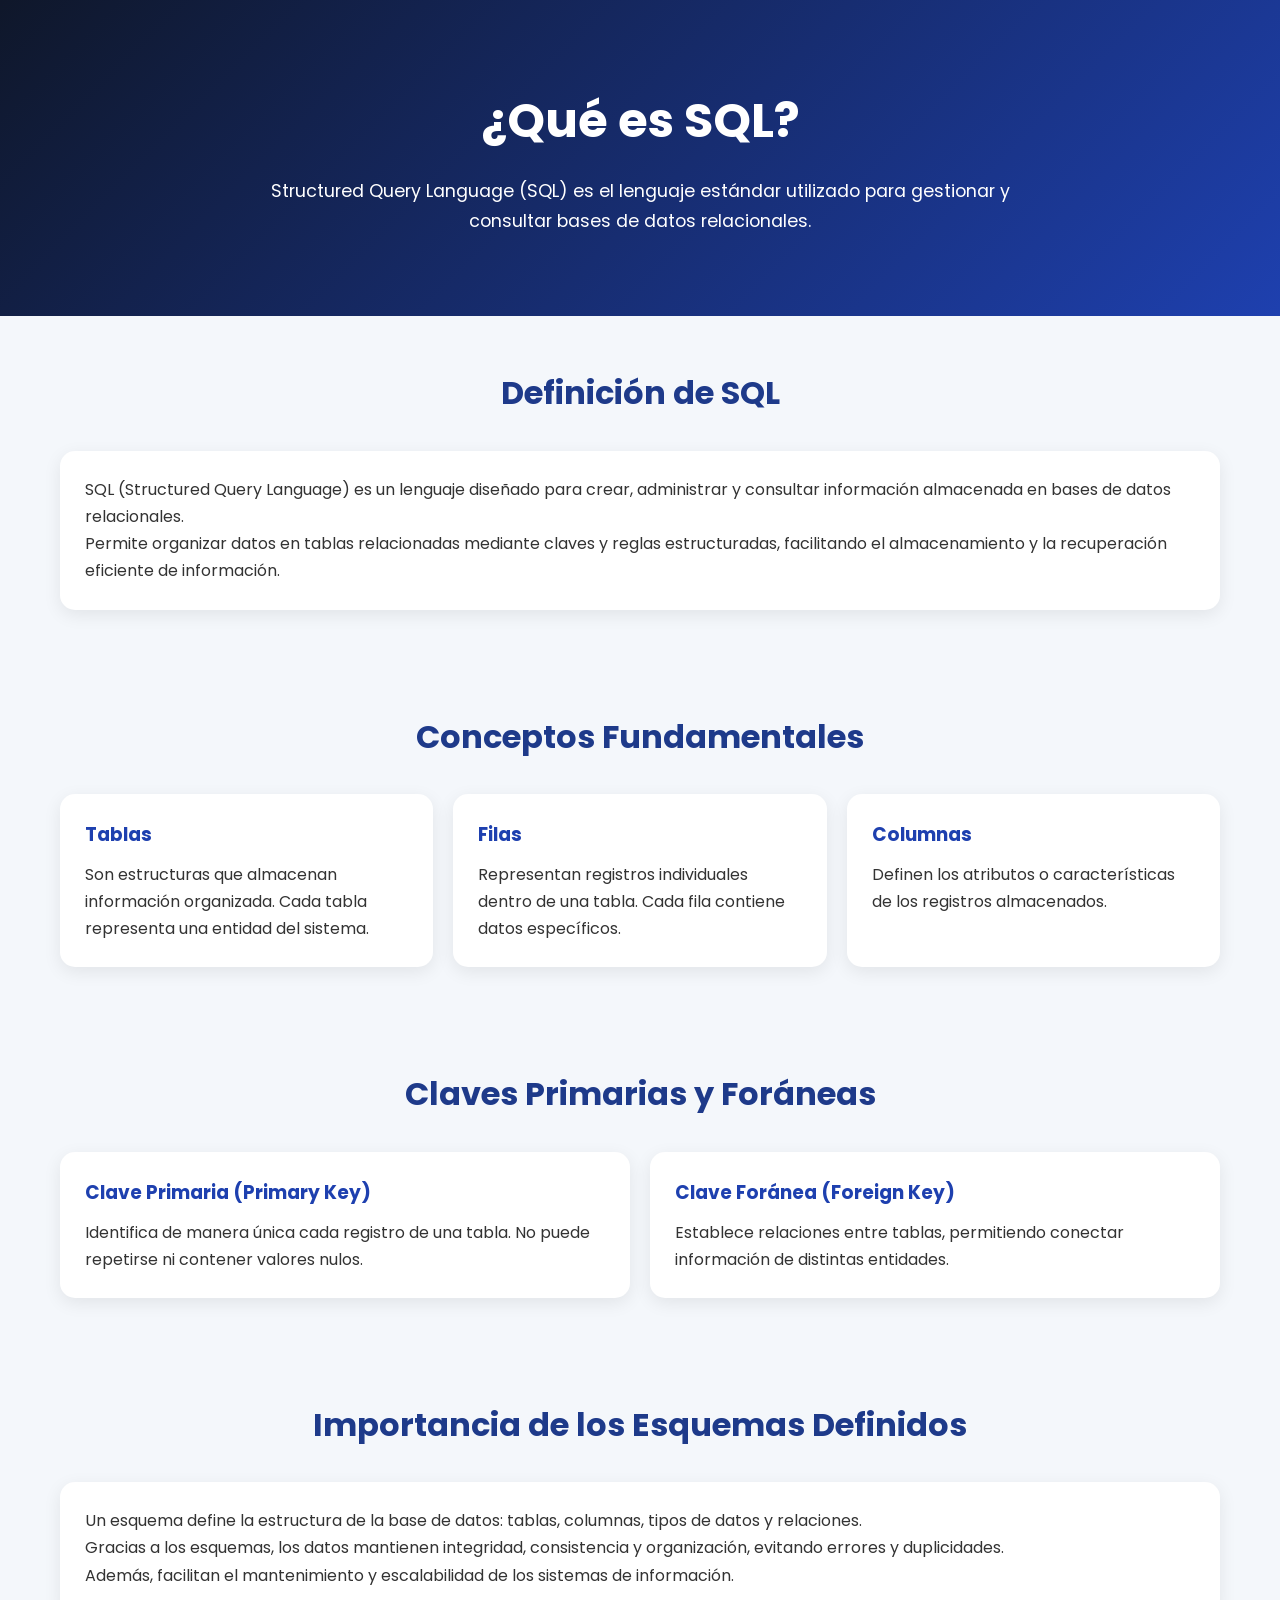
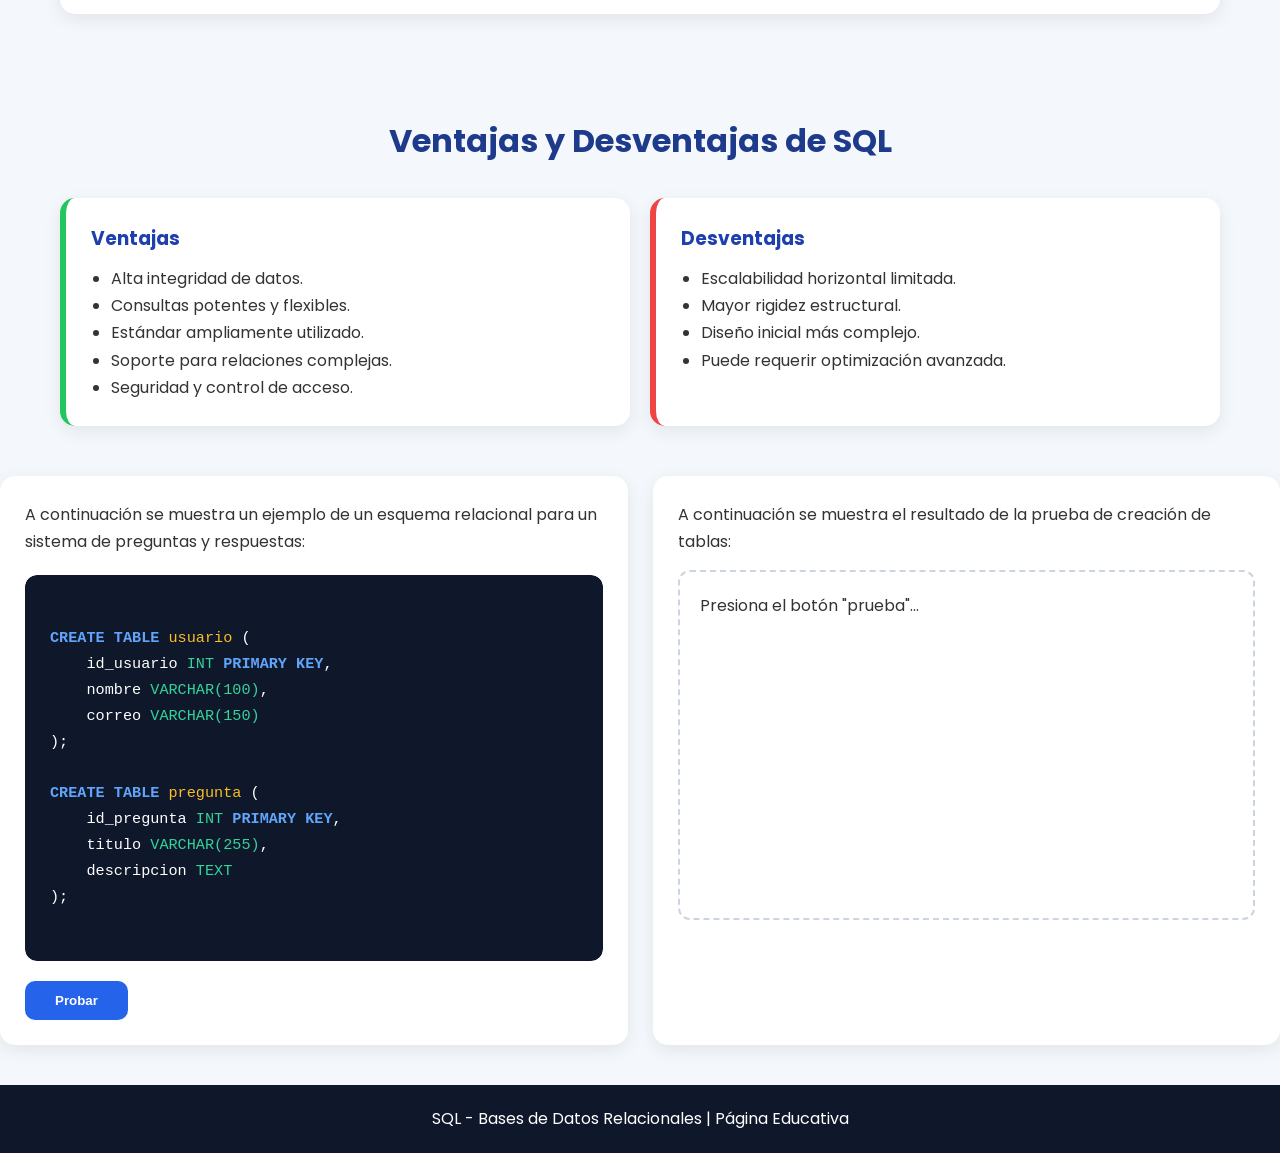
==== html/1_sql.html @ 123449ef "falta_enlazar" ====
<!DOCTYPE html>
<html lang="es">
<head>
    <meta charset="UTF-8">
    <meta name="viewport" content="width=device-width, initial-scale=1.0">
    <title>¿Qué es SQL?</title>

    <!-- Enlace al archivo CSS externo -->
    <link rel="stylesheet" href="../styles/1_sql.css">
    <!-- Fuente moderna de Google Fonts -->
    <link href="https://fonts.googleapis.com/css2?family=Poppins:wght@300;400;500;600;700&display=swap" rel="stylesheet">
</head>
<body>

    <!-- Encabezado principal -->
    <header class="hero">
        <div class="hero-content">
            <h1>¿Qué es SQL?</h1>
            <p>
                Structured Query Language (SQL) es el lenguaje estándar utilizado
                para gestionar y consultar bases de datos relacionales.
            </p>
        </div>
    </header>


    <main>

        <!-- Definición de SQL -->
        <section class="section">
            <h2>Definición de SQL</h2>

            <div class="card">
                <p>
                    SQL (Structured Query Language) es un lenguaje diseñado para
                    crear, administrar y consultar información almacenada en
                    bases de datos relacionales.
                </p>

                <p>
                    Permite organizar datos en tablas relacionadas mediante claves
                    y reglas estructuradas, facilitando el almacenamiento y la
                    recuperación eficiente de información.
                </p>
            </div>
        </section>

        <!-- Conceptos fundamentales -->
        <section class="section">
            <h2>Conceptos Fundamentales</h2>

            <div class="cards-container">

                <div class="card">
                    <h3> Tablas</h3>
                    <p>
                        Son estructuras que almacenan información organizada.
                        Cada tabla representa una entidad del sistema.
                    </p>
                </div>

                <div class="card">
                    <h3> Filas</h3>
                    <p>
                        Representan registros individuales dentro de una tabla.
                        Cada fila contiene datos específicos.
                    </p>
                </div>

                <div class="card">
                    <h3> Columnas</h3>
                    <p>
                        Definen los atributos o características de los registros
                        almacenados.
                    </p>
                </div>

            </div>
        </section>

        <!-- Claves -->
        <section class="section">
            <h2>Claves Primarias y Foráneas</h2>

            <div class="cards-container">

                <div class="card">
                    <h3> Clave Primaria (Primary Key)</h3>
                    <p>
                        Identifica de manera única cada registro de una tabla.
                        No puede repetirse ni contener valores nulos.
                    </p>
                </div>

                <div class="card">
                    <h3> Clave Foránea (Foreign Key)</h3>
                    <p>
                        Establece relaciones entre tablas, permitiendo conectar
                        información de distintas entidades.
                    </p>
                </div>

            </div>
        </section>

        <!-- Esquemas -->
        <section class="section">
            <h2>Importancia de los Esquemas Definidos</h2>

            <div class="card">
                <p>
                    Un esquema define la estructura de la base de datos:
                    tablas, columnas, tipos de datos y relaciones.
                </p>

                <p>
                    Gracias a los esquemas, los datos mantienen integridad,
                    consistencia y organización, evitando errores y duplicidades.
                </p>

                <p>
                    Además, facilitan el mantenimiento y escalabilidad de los
                    sistemas de información.
                </p>
            </div>
        </section>

        <!-- Ventajas y desventajas -->
        <section class="section">
            <h2>Ventajas y Desventajas de SQL</h2>

            <div class="cards-container">

                <div class="card success">
                    <h3>Ventajas</h3>
                    <ul>
                        <li>Alta integridad de datos.</li>
                        <li>Consultas potentes y flexibles.</li>
                        <li>Estándar ampliamente utilizado.</li>
                        <li>Soporte para relaciones complejas.</li>
                        <li>Seguridad y control de acceso.</li>
                    </ul>
                </div>

                <div class="card danger">
                    <h3>Desventajas</h3>
                    <ul>
                        <li>Escalabilidad horizontal limitada.</li>
                        <li>Mayor rigidez estructural.</li>
                        <li>Diseño inicial más complejo.</li>
                        <li>Puede requerir optimización avanzada.</li>
                    </ul>
                </div>

            </div>
        </section>

<div class="practica-container">

    <!-- Columna izquierda -->
    <div class="card practica-sql">
        <p>
            A continuación se muestra un ejemplo de un esquema relacional
            para un sistema de preguntas y respuestas:
        </p>

        <div class="code-container">
            <pre><code>
<span class="keyword">CREATE TABLE</span> <span class="table">usuario</span> (
    id_usuario <span class="type">INT</span> <span class="keyword">PRIMARY KEY</span>,
    nombre <span class="type">VARCHAR(100)</span>,
    correo <span class="type">VARCHAR(150)</span>
);

<span class="keyword">CREATE TABLE</span> <span class="table">pregunta</span> (
    id_pregunta <span class="type">INT</span> <span class="keyword">PRIMARY KEY</span>,
    titulo <span class="type">VARCHAR(255)</span>,
    descripcion <span class="type">TEXT</span>
);
            </code></pre>
        </div>

        <button class="btn-probar">Probar</button>
    </div>

    <!-- Columna derecha -->
    <div class="card practica-resultado">
        <p>
            A continuación se muestra el resultado de la prueba de creación de tablas:
        </p>

        <div class="result-box">
            Presiona el botón "prueba"...
        </div>
    </div>

</div>

    </main>

    <!-- Pie de página -->
    <footer>
        <p>SQL - Bases de Datos Relacionales | Página Educativa</p>
    </footer>

<script src="../scripts/script.js"></script>
</body>
</html>
---- styles/1_sql.css ----
* {
    margin: 0;
    padding: 0;
    box-sizing: border-box;
}

body {
    font-family: 'Poppins', sans-serif;
    background: #f4f7fb;
    color: #333;
    line-height: 1.7;
}


.hero {
    background: linear-gradient(135deg, #0f172a, #1e40af);
    color: white;
    text-align: center;
    padding: 80px 20px;
}

.hero h1 {
    font-size: 3rem;
    margin-bottom: 15px;
}

.hero p {
    max-width: 800px;
    margin: auto;
    font-size: 1.1rem;
}


.section {
    max-width: 1200px;
    margin: auto;
    padding: 50px 20px;
}

.section h2 {
    text-align: center;
    margin-bottom: 30px;
    color: #1e3a8a;
    font-size: 2rem;
}

.cards-container {
    display: grid;
    grid-template-columns: repeat(auto-fit, minmax(280px, 1fr));
    gap: 20px;
}

.card {
    background: white;
    padding: 25px;
    border-radius: 15px;
    box-shadow: 0 5px 18px rgba(0,0,0,0.08);
    transition: 0.3s;
}

.card:hover {
    transform: translateY(-6px);
}

.card h3 {
    margin-bottom: 10px;
    color: #1e40af;
}

.card ul {
    margin-left: 20px;
}

.success {
    border-left: 6px solid #22c55e;
}

.danger {
    border-left: 6px solid #ef4444;
}

.code-container {
    margin-top: 20px;
    border-radius: 12px;
    overflow: auto;
}

pre {
    background: #0f172a;
    color: white;
    padding: 25px;
    border-radius: 12px;
    font-size: 0.95rem;
}

code {
    font-family: Consolas, monospace;
}

/* Palabras reservadas SQL */
.keyword {
    color: #60a5fa;
    font-weight: bold;
}

/* Nombres de tablas */
.table {
    color: #fbbf24;
}

/* Tipos de datos */
.type {
    color: #34d399;
}


footer {
    background: #0f172a;
    color: white;
    text-align: center;
    padding: 20px;
    margin-top: 40px;
}


@media (max-width: 768px) {

    .hero h1 {
        font-size: 2.2rem;
    }

    .section h2 {
        font-size: 1.7rem;
    }

    .card {
        padding: 20px;
    }

    pre {
        font-size: 0.8rem;
    }
}


.practica-container {
    display: flex;
    gap: 25px;
    align-items: stretch;
}

.practica-sql {
    flex: 1;
}

.practica-resultado {
    flex: 1;
}

.btn-probar {
    margin-top: 20px;
    background: #2563eb;
    color: white;
    border: none;
    padding: 12px 30px;
    border-radius: 10px;
    cursor: pointer;
    font-weight: 600;
    transition: 0.3s;
}

.btn-probar:hover {
    background: #1d4ed8;
}

.result-box {
    background: #fff;
    min-height: 350px;
    border: 2px dashed #cbd5e1;
    border-radius: 12px;
    padding: 20px;
    margin-top: 15px;
}

.tabla-visual {
    background: white;
    border: 2px solid #2563eb;
    border-radius: 12px;
    overflow: hidden;
    margin-bottom: 20px;
    animation: aparecer 0.6s ease;
}

.tabla-titulo {
    background: #2563eb;
    color: white;
    padding: 12px;
    font-weight: 600;
    text-align: center;
}

.campo {
    padding: 12px;
    border-top: 1px solid #e2e8f0;
}

.pk {
    background: #dbeafe;
    font-weight: bold;
}

.pk span {
    float: right;
    background: #fbbf24;
    color: #000;
    padding: 2px 8px;
    border-radius: 6px;
    font-size: 0.8rem;
}

@keyframes aparecer {
    from {
        opacity: 0;
        transform: translateY(20px);
    }
    to {
        opacity: 1;
        transform: translateY(0);
    }
}
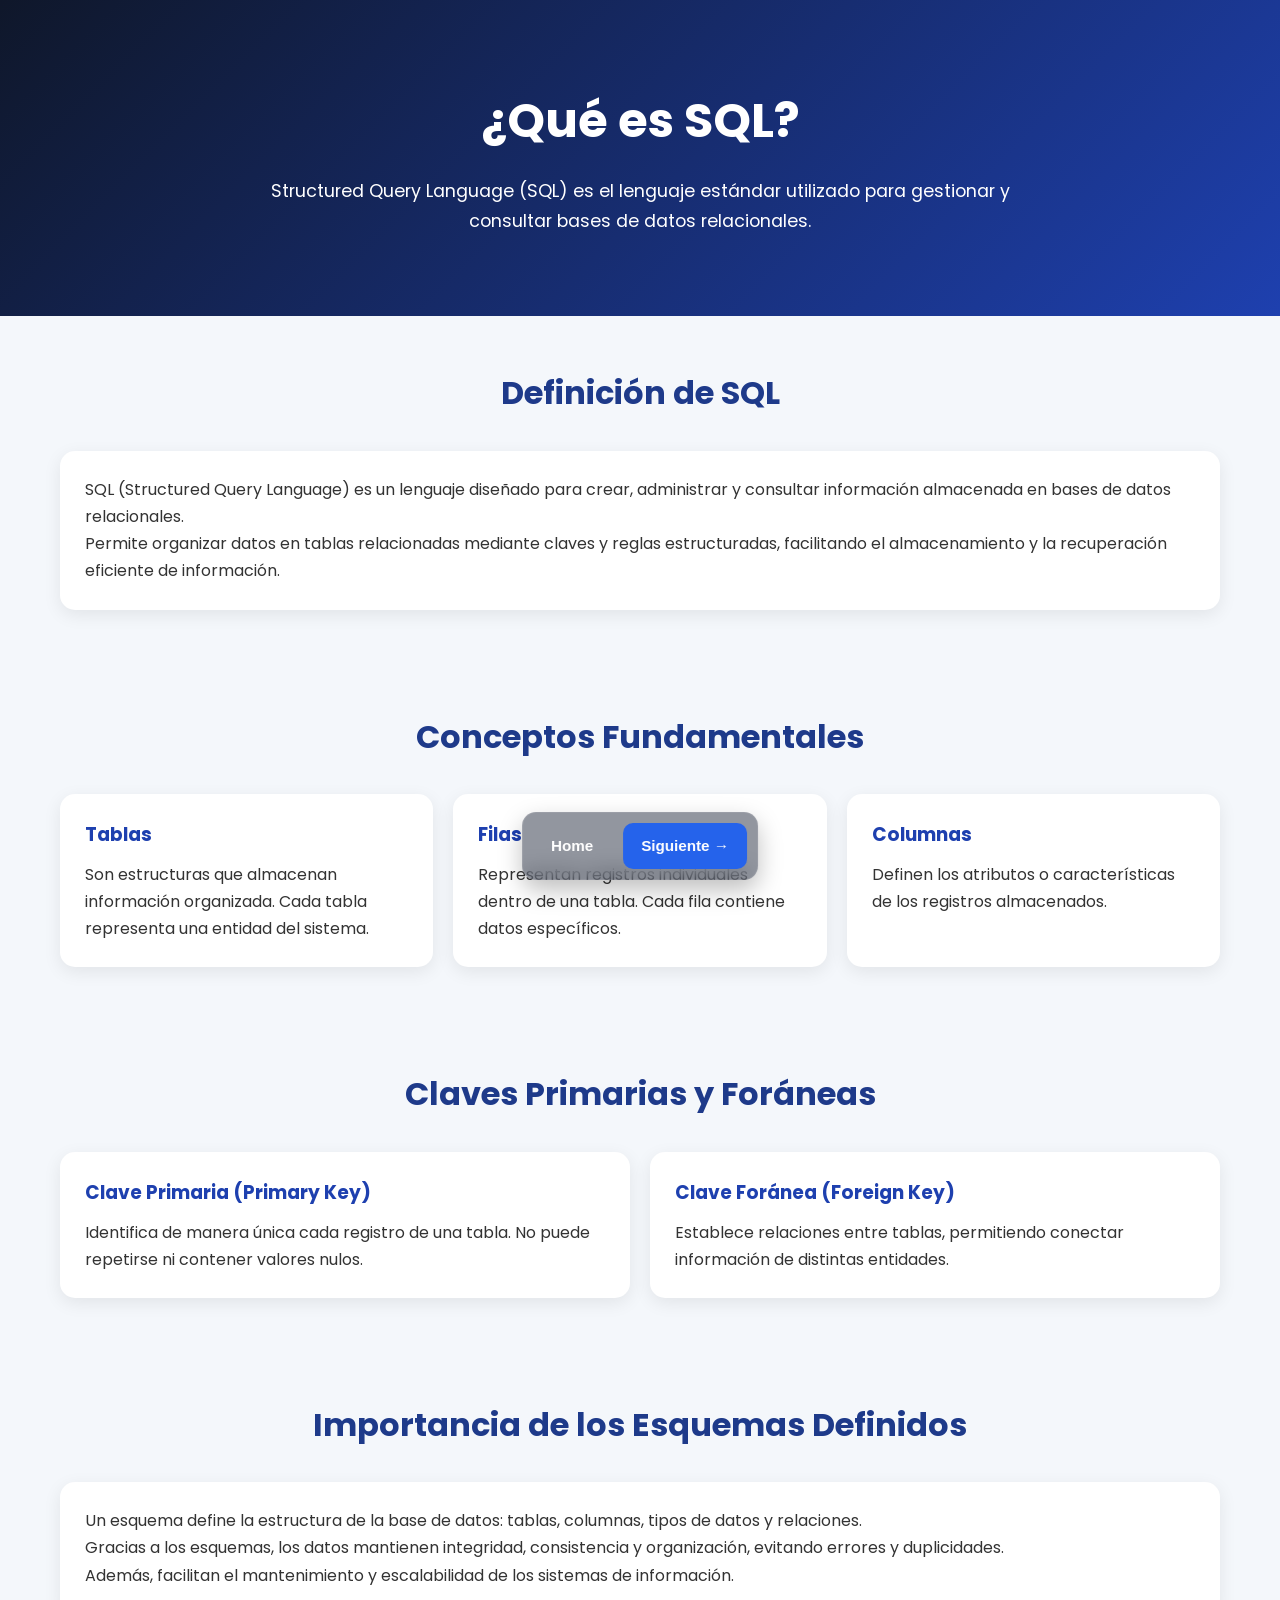
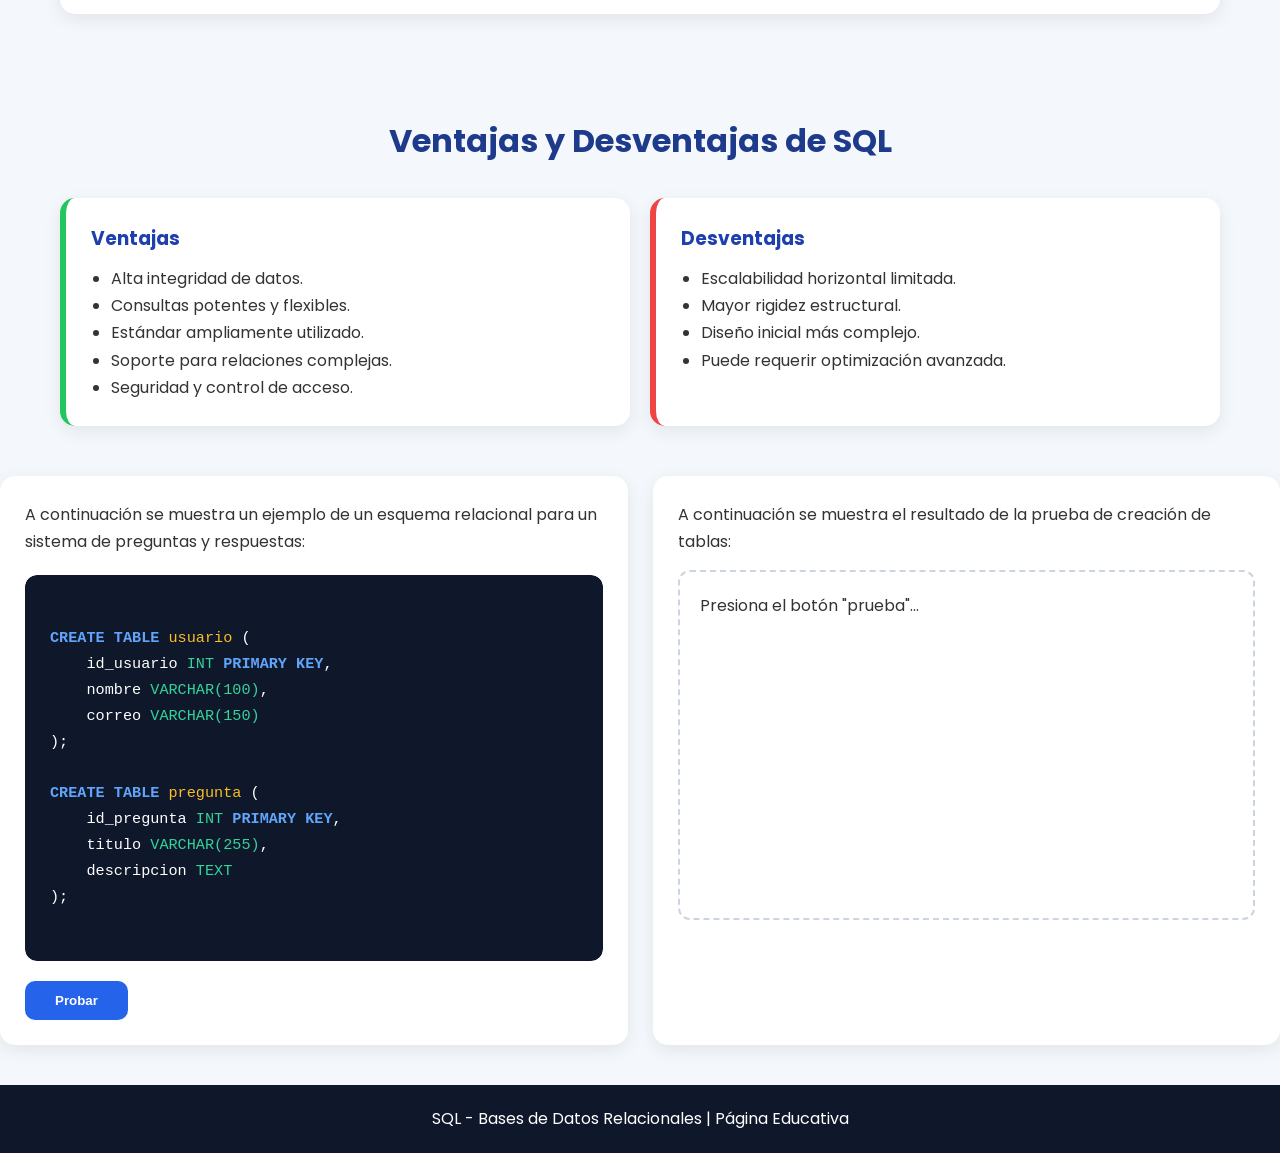
==== commit b1ac57d4: "nav_arreglados" ====
--- a/html/1_sql.html
+++ b/html/1_sql.html
@@ -30,6 +30,12 @@
         <section class="section">
             <h2>Definición de SQL</h2>
 
+                        <!-- Barra de navegación flotante -->
+            <div class="nav-bar">
+                <a href="../index.html" class="nav-btn">Home</a>
+                <a href="2_nosql.html" class="nav-btn primary">Siguiente →</a>
+            </div>
+
             <div class="card">
                 <p>
                     SQL (Structured Query Language) es un lenguaje diseñado para
--- a/styles/1_sql.css
+++ b/styles/1_sql.css
@@ -227,4 +227,44 @@
         opacity: 1;
         transform: translateY(0);
     }
+}
+
+.nav-bar {
+    position: fixed;
+    bottom: 20px;
+    left: 50%;
+    transform: translateX(-50%);
+    display: flex;
+    gap: 12px;
+    background: rgba(15, 23, 42, 0.45);
+    backdrop-filter: blur(12px);
+    border: 1px solid rgba(255, 255, 255, 0.08);
+    padding: 10px;
+    border-radius: 14px;
+    box-shadow: 0 10px 25px rgba(0,0,0,0.25);
+    backdrop-filter: blur(10px);
+    z-index: 1000;
+}
+
+.nav-btn {
+    text-decoration: none;
+    color: white;
+    padding: 10px 18px;
+    border-radius: 10px;
+    font-weight: 600;
+    transition: 0.25s;
+    font-size: 0.95rem;
+}
+
+.nav-btn:hover {
+    transform: translateY(-2px);
+    opacity: 0.9;
+}
+
+.nav-btn.primary {
+    background: #2563eb;
+}
+
+.nav-btn.primary:hover {
+    background: #1d4ed8;
 }
